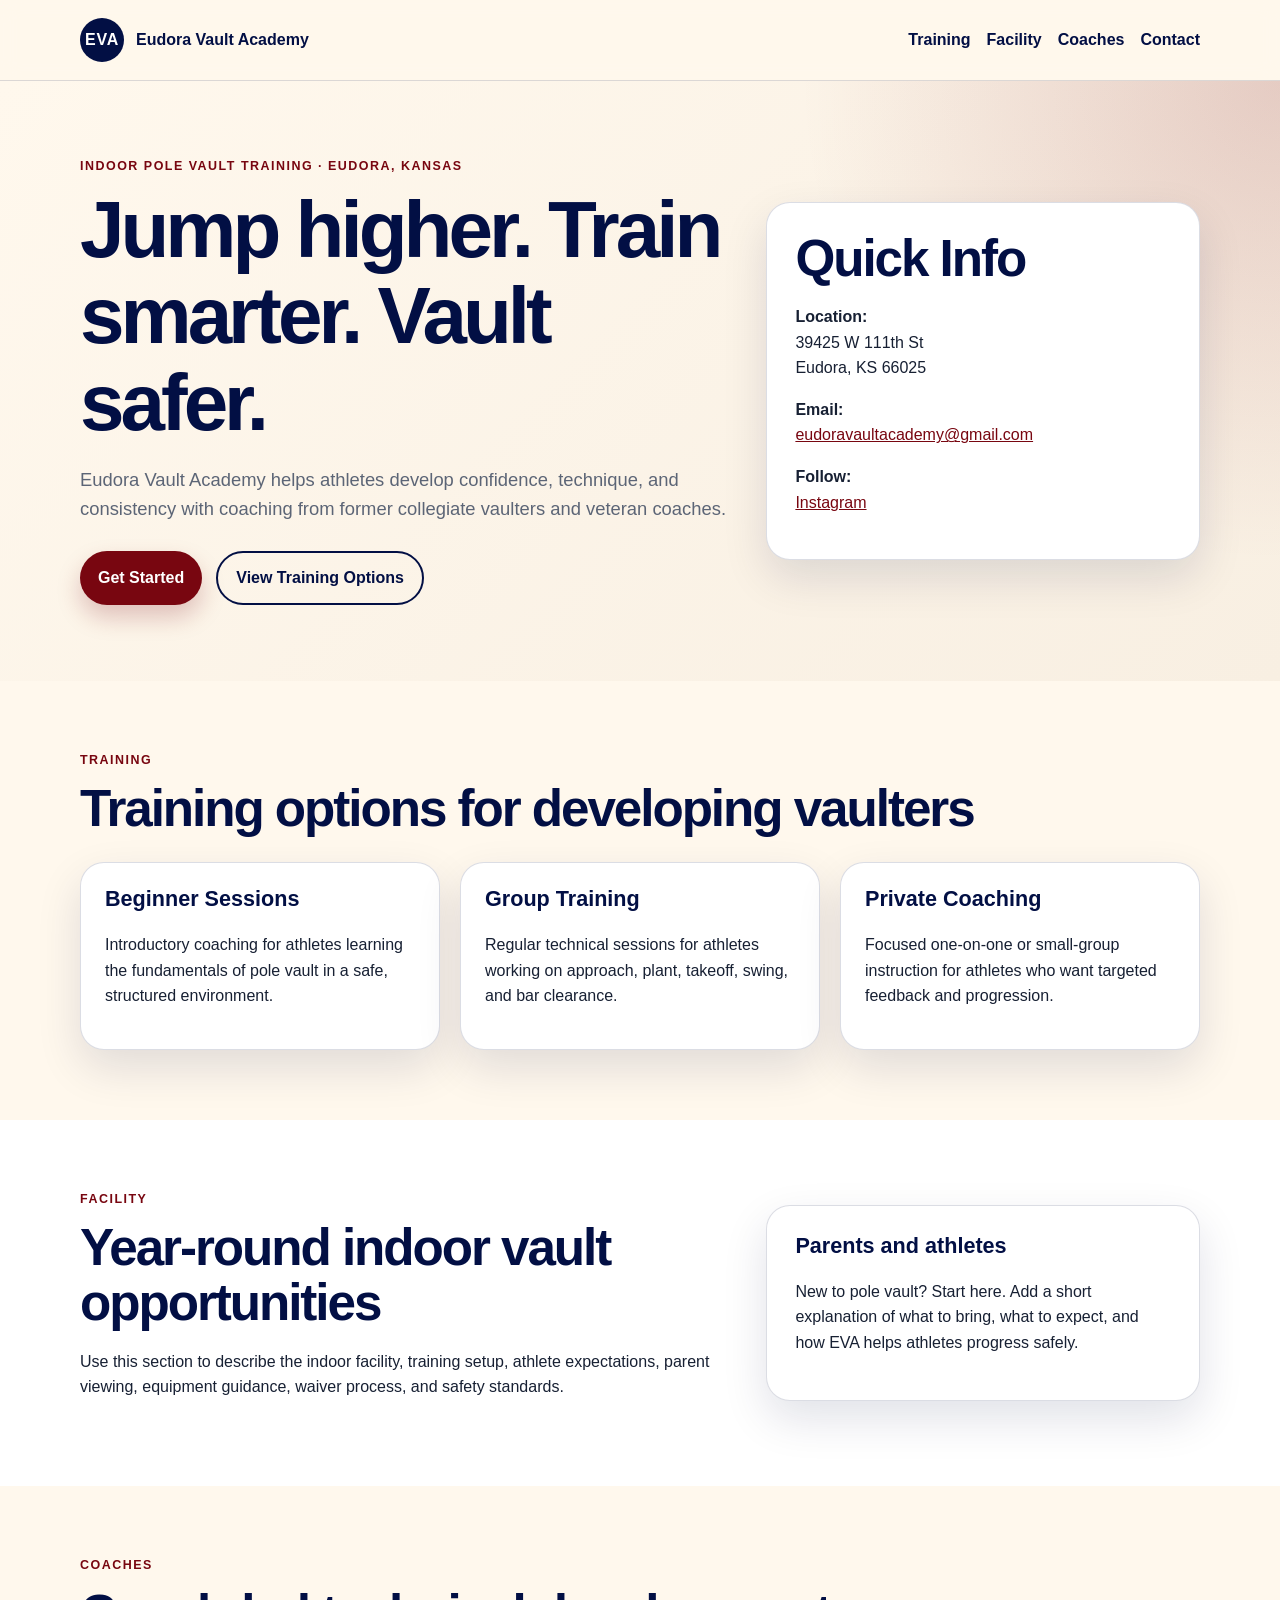
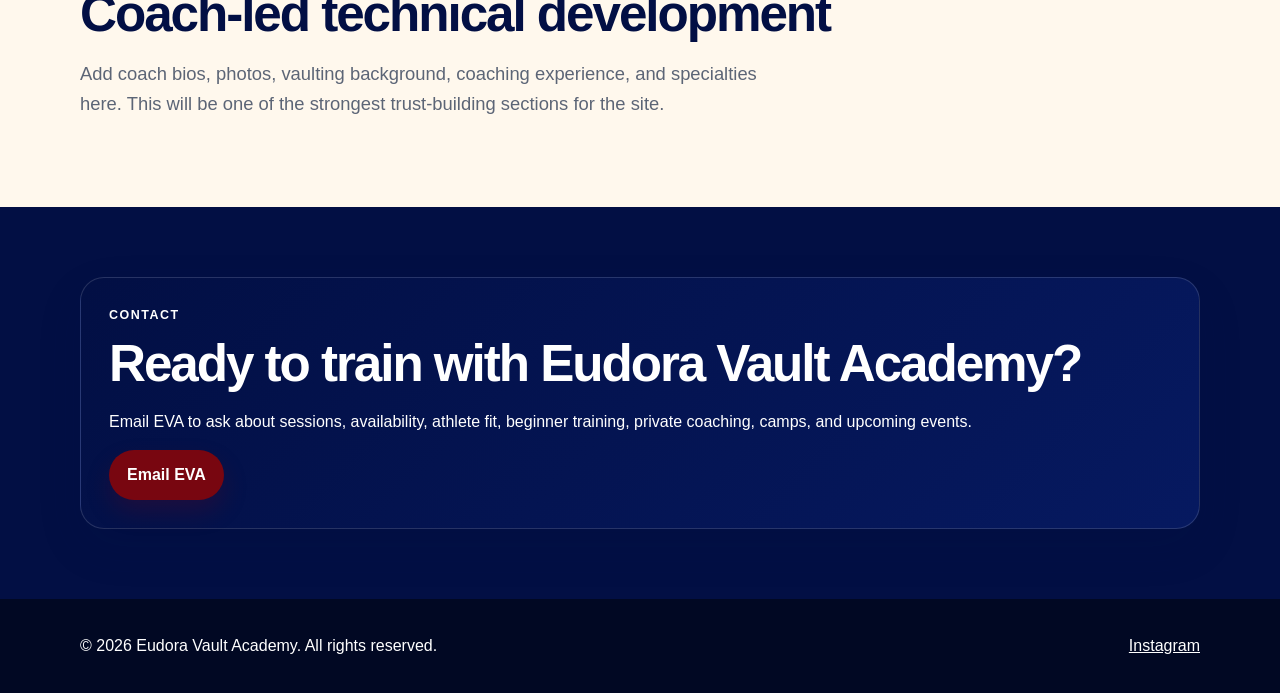
==== index.html @ ce92e183 "Initial website project setup" ====
<!doctype html>
<html lang="en">
<head>
  <meta charset="utf-8">
  <meta name="viewport" content="width=device-width, initial-scale=1">
  <title>Eudora Vault Academy | Indoor Pole Vault Training</title>
  <meta name="description" content="Eudora Vault Academy provides indoor pole vault training in Eudora, Kansas with coaching from former collegiate vaulters and veteran coaches.">
  <link rel="stylesheet" href="assets/css/site.css">
</head>
<body>
  <header class="site-header">
    <div class="container header-inner">
      <a class="brand" href="index.html" aria-label="Eudora Vault Academy home">
        <span class="brand-mark">EVA</span>
        <span class="brand-text">Eudora Vault Academy</span>
      </a>
      <nav class="site-nav" aria-label="Main navigation">
        <a href="#training">Training</a>
        <a href="#facility">Facility</a>
        <a href="#coaches">Coaches</a>
        <a href="#contact">Contact</a>
      </nav>
    </div>
  </header>

  <main>
    <section class="hero">
      <div class="container hero-grid">
        <div class="hero-copy">
          <p class="eyebrow">Indoor Pole Vault Training · Eudora, Kansas</p>
          <h1>Jump higher. Train smarter. Vault safer.</h1>
          <p class="hero-lede">Eudora Vault Academy helps athletes develop confidence, technique, and consistency with coaching from former collegiate vaulters and veteran coaches.</p>
          <div class="hero-actions">
            <a class="button button-primary" href="#contact">Get Started</a>
            <a class="button button-secondary" href="#training">View Training Options</a>
          </div>
        </div>
        <div class="hero-card" aria-label="Quick information">
          <h2>Quick Info</h2>
          <p><strong>Location:</strong><br>39425 W 111th St<br>Eudora, KS 66025</p>
          <p><strong>Email:</strong><br><a href="mailto:eudoravaultacademy@gmail.com">eudoravaultacademy@gmail.com</a></p>
          <p><strong>Follow:</strong><br><a href="https://www.instagram.com/eudoravaultacademy/" target="_blank" rel="noopener">Instagram</a></p>
        </div>
      </div>
    </section>

    <section id="training" class="section">
      <div class="container">
        <p class="eyebrow">Training</p>
        <h2>Training options for developing vaulters</h2>
        <div class="card-grid">
          <article class="card">
            <h3>Beginner Sessions</h3>
            <p>Introductory coaching for athletes learning the fundamentals of pole vault in a safe, structured environment.</p>
          </article>
          <article class="card">
            <h3>Group Training</h3>
            <p>Regular technical sessions for athletes working on approach, plant, takeoff, swing, and bar clearance.</p>
          </article>
          <article class="card">
            <h3>Private Coaching</h3>
            <p>Focused one-on-one or small-group instruction for athletes who want targeted feedback and progression.</p>
          </article>
        </div>
      </div>
    </section>

    <section id="facility" class="section section-alt">
      <div class="container split">
        <div>
          <p class="eyebrow">Facility</p>
          <h2>Year-round indoor vault opportunities</h2>
          <p>Use this section to describe the indoor facility, training setup, athlete expectations, parent viewing, equipment guidance, waiver process, and safety standards.</p>
        </div>
        <div class="callout">
          <h3>Parents and athletes</h3>
          <p>New to pole vault? Start here. Add a short explanation of what to bring, what to expect, and how EVA helps athletes progress safely.</p>
        </div>
      </div>
    </section>

    <section id="coaches" class="section">
      <div class="container">
        <p class="eyebrow">Coaches</p>
        <h2>Coach-led technical development</h2>
        <p class="wide-text">Add coach bios, photos, vaulting background, coaching experience, and specialties here. This will be one of the strongest trust-building sections for the site.</p>
      </div>
    </section>

    <section id="contact" class="section contact-section">
      <div class="container contact-card">
        <p class="eyebrow">Contact</p>
        <h2>Ready to train with Eudora Vault Academy?</h2>
        <p>Email EVA to ask about sessions, availability, athlete fit, beginner training, private coaching, camps, and upcoming events.</p>
        <a class="button button-primary" href="mailto:eudoravaultacademy@gmail.com">Email EVA</a>
      </div>
    </section>
  </main>

  <footer class="site-footer">
    <div class="container footer-inner">
      <p>&copy; <span id="year"></span> Eudora Vault Academy. All rights reserved.</p>
      <p><a href="https://www.instagram.com/eudoravaultacademy/" target="_blank" rel="noopener">Instagram</a></p>
    </div>
  </footer>

  <script src="assets/js/site.js"></script>
</body>
</html>
---- assets/css/site.css ----
:root {
  --eva-navy: #020f44;
  --eva-red: #780610;
  --eva-cream: #fff8ed;
  --eva-ink: #172033;
  --eva-muted: #5c6576;
  --eva-card: #ffffff;
  --eva-line: rgba(2, 15, 68, 0.14);
  --eva-shadow: 0 18px 45px rgba(2, 15, 68, 0.12);
}

* {
  box-sizing: border-box;
}

html {
  scroll-behavior: smooth;
}

body {
  margin: 0;
  font-family: Arial, Helvetica, sans-serif;
  color: var(--eva-ink);
  background: var(--eva-cream);
  line-height: 1.6;
}

a {
  color: var(--eva-red);
}

.container {
  width: min(1120px, calc(100% - 32px));
  margin: 0 auto;
}

.site-header {
  position: sticky;
  top: 0;
  z-index: 10;
  background: rgba(255, 248, 237, 0.95);
  border-bottom: 1px solid var(--eva-line);
  backdrop-filter: blur(10px);
}

.header-inner,
.footer-inner {
  display: flex;
  align-items: center;
  justify-content: space-between;
  gap: 24px;
  padding: 18px 0;
}

.brand {
  display: inline-flex;
  align-items: center;
  gap: 12px;
  color: var(--eva-navy);
  text-decoration: none;
  font-weight: 800;
}

.brand-mark {
  display: inline-grid;
  place-items: center;
  width: 44px;
  height: 44px;
  border-radius: 999px;
  background: var(--eva-navy);
  color: #fff;
  letter-spacing: 0.05em;
}

.site-nav {
  display: flex;
  flex-wrap: wrap;
  gap: 16px;
}

.site-nav a {
  color: var(--eva-navy);
  text-decoration: none;
  font-weight: 700;
}

.hero {
  padding: 76px 0;
  background:
    radial-gradient(circle at top right, rgba(120, 6, 16, 0.16), transparent 34%),
    linear-gradient(135deg, #fff8ed 0%, #f8efe2 100%);
}

.hero-grid,
.split {
  display: grid;
  grid-template-columns: 1.5fr 1fr;
  gap: 36px;
  align-items: center;
}

.eyebrow {
  margin: 0 0 10px;
  color: var(--eva-red);
  font-weight: 800;
  text-transform: uppercase;
  letter-spacing: 0.12em;
  font-size: 0.78rem;
}

h1,
h2,
h3 {
  color: var(--eva-navy);
  line-height: 1.08;
}

h1 {
  margin: 0;
  font-size: clamp(2.5rem, 7vw, 5rem);
  letter-spacing: -0.05em;
}

h2 {
  margin: 0 0 18px;
  font-size: clamp(2rem, 4vw, 3.2rem);
  letter-spacing: -0.04em;
}

h3 {
  margin-top: 0;
  font-size: 1.35rem;
}

.hero-lede,
.wide-text {
  max-width: 720px;
  font-size: 1.15rem;
  color: var(--eva-muted);
}

.hero-actions {
  display: flex;
  flex-wrap: wrap;
  gap: 14px;
  margin-top: 28px;
}

.button {
  display: inline-flex;
  align-items: center;
  justify-content: center;
  min-height: 46px;
  padding: 12px 18px;
  border-radius: 999px;
  font-weight: 800;
  text-decoration: none;
  transition: transform 150ms ease, box-shadow 150ms ease;
}

.button:hover {
  transform: translateY(-1px);
}

.button-primary {
  background: var(--eva-red);
  color: #fff;
  box-shadow: 0 12px 24px rgba(120, 6, 16, 0.22);
}

.button-secondary {
  border: 2px solid var(--eva-navy);
  color: var(--eva-navy);
}

.hero-card,
.card,
.callout,
.contact-card {
  background: var(--eva-card);
  border: 1px solid var(--eva-line);
  border-radius: 24px;
  box-shadow: var(--eva-shadow);
}

.hero-card,
.callout,
.contact-card {
  padding: 28px;
}

.section {
  padding: 70px 0;
}

.section-alt {
  background: #ffffff;
}

.card-grid {
  display: grid;
  grid-template-columns: repeat(3, 1fr);
  gap: 20px;
  margin-top: 26px;
}

.card {
  padding: 24px;
}

.contact-section {
  background: var(--eva-navy);
}

.contact-card {
  color: #fff;
  background: linear-gradient(135deg, var(--eva-navy), #061960);
  border-color: rgba(255,255,255,0.14);
}

.contact-card h2,
.contact-card .eyebrow {
  color: #fff;
}

.site-footer {
  background: #010823;
  color: #fff;
}

.site-footer a {
  color: #fff;
}

@media (max-width: 820px) {
  .header-inner,
  .footer-inner {
    align-items: flex-start;
    flex-direction: column;
  }

  .hero-grid,
  .split,
  .card-grid {
    grid-template-columns: 1fr;
  }

  .hero {
    padding: 48px 0;
  }

  .section {
    padding: 48px 0;
  }
}
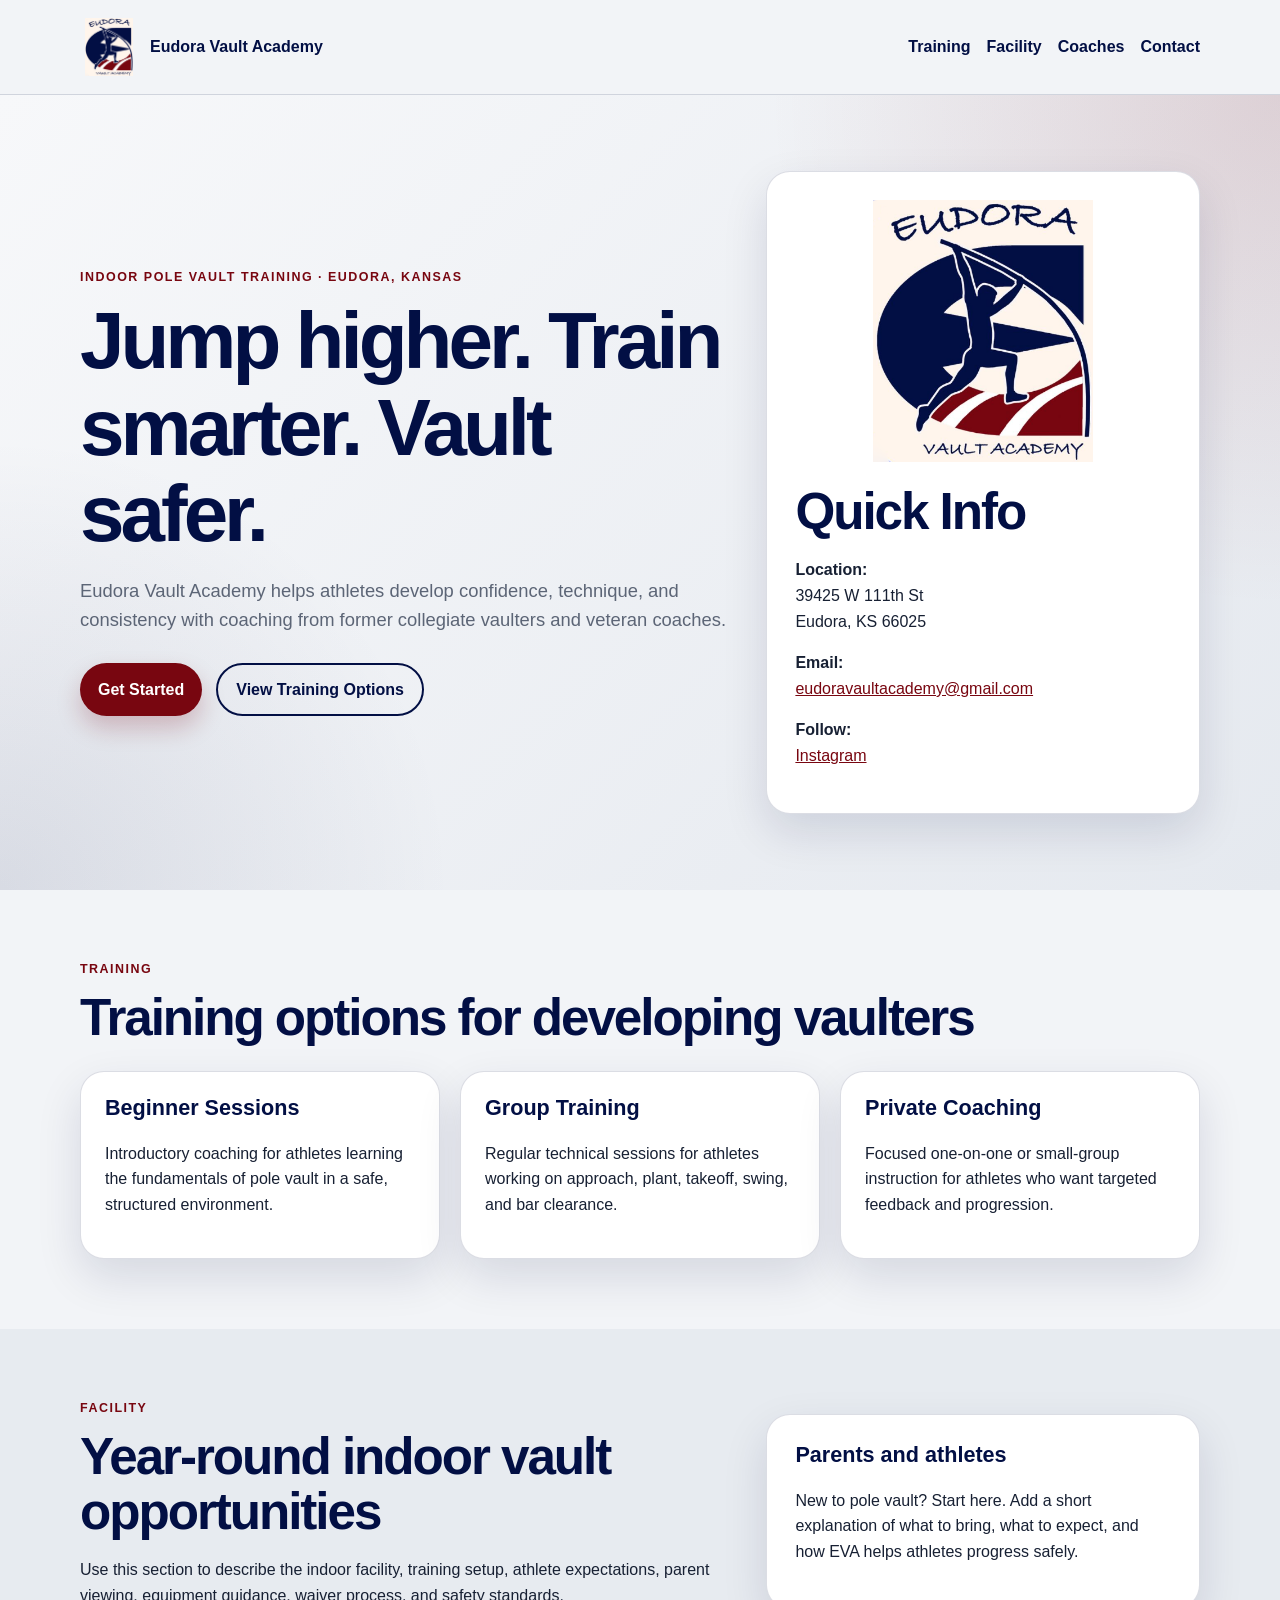
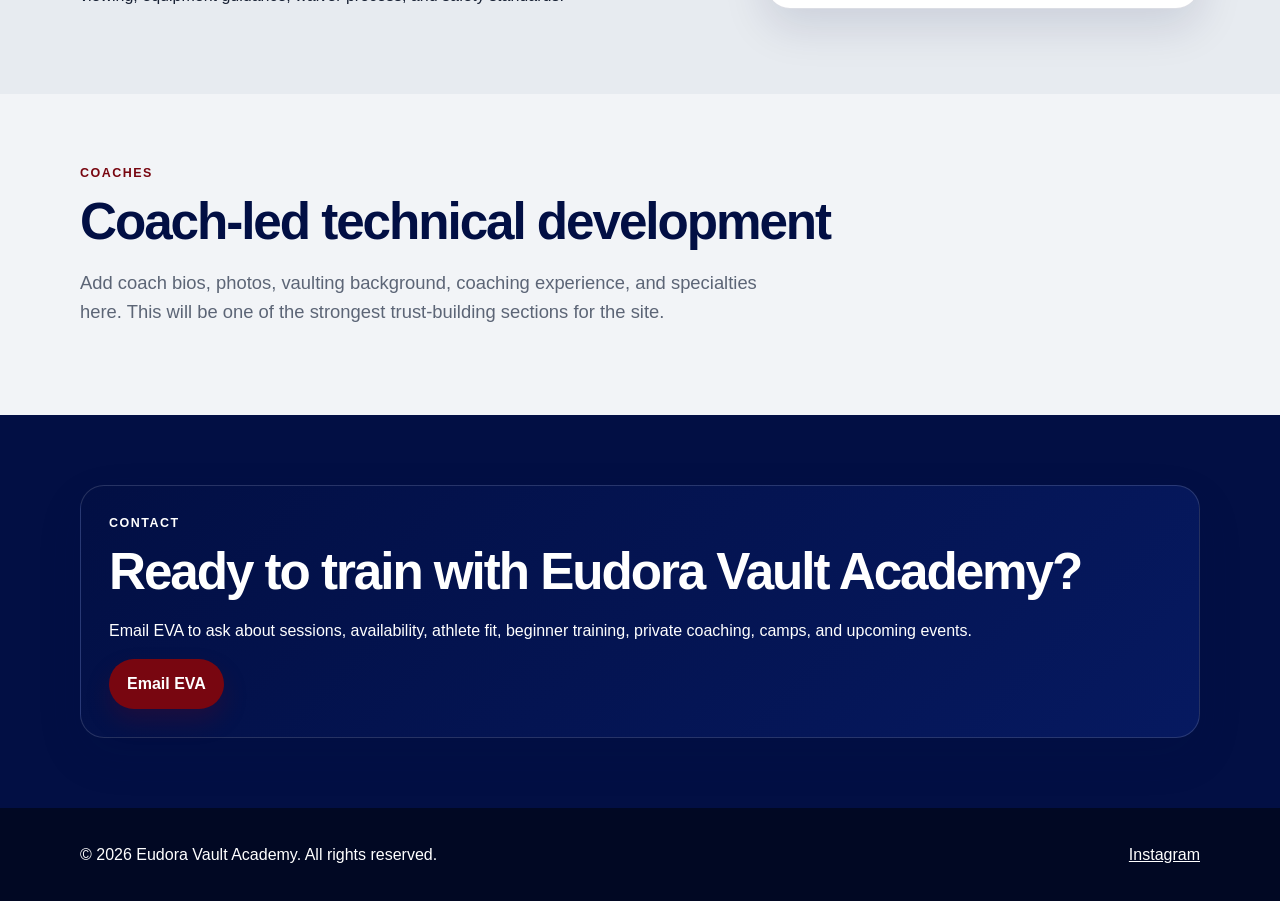
==== commit c17a3bd8: "Add EVA logo and refresh background colors" ====
--- a/index.html
+++ b/index.html
@@ -11,7 +11,7 @@
   <header class="site-header">
     <div class="container header-inner">
       <a class="brand" href="index.html" aria-label="Eudora Vault Academy home">
-        <span class="brand-mark">EVA</span>
+        <img class="brand-logo" src="assets/brand/eva-logo.png" alt="Eudora Vault Academy logo">
         <span class="brand-text">Eudora Vault Academy</span>
       </a>
       <nav class="site-nav" aria-label="Main navigation">
@@ -36,6 +36,7 @@
           </div>
         </div>
         <div class="hero-card" aria-label="Quick information">
+          <img class="hero-logo" src="assets/brand/eva-logo.png" alt="Eudora Vault Academy logo">
           <h2>Quick Info</h2>
           <p><strong>Location:</strong><br>39425 W 111th St<br>Eudora, KS 66025</p>
           <p><strong>Email:</strong><br><a href="mailto:eudoravaultacademy@gmail.com">eudoravaultacademy@gmail.com</a></p>
--- a/assets/css/site.css
+++ b/assets/css/site.css
@@ -1,7 +1,9 @@
 :root {
   --eva-navy: #020f44;
   --eva-red: #780610;
-  --eva-cream: #fff8ed;
+  --eva-bg: #f2f4f7;
+  --eva-bg-soft: #e7ebf0;
+  --eva-surface: #ffffff;
   --eva-ink: #172033;
   --eva-muted: #5c6576;
   --eva-card: #ffffff;
@@ -21,7 +23,7 @@
   margin: 0;
   font-family: Arial, Helvetica, sans-serif;
   color: var(--eva-ink);
-  background: var(--eva-cream);
+  background: var(--eva-bg);
   line-height: 1.6;
 }
 
@@ -38,7 +40,7 @@
   position: sticky;
   top: 0;
   z-index: 10;
-  background: rgba(255, 248, 237, 0.95);
+  background: rgba(242, 244, 247, 0.95);
   border-bottom: 1px solid var(--eva-line);
   backdrop-filter: blur(10px);
 }
@@ -61,15 +63,11 @@
   font-weight: 800;
 }
 
-.brand-mark {
-  display: inline-grid;
-  place-items: center;
-  width: 44px;
-  height: 44px;
-  border-radius: 999px;
-  background: var(--eva-navy);
-  color: #fff;
-  letter-spacing: 0.05em;
+.brand-logo {
+  display: block;
+  width: 58px;
+  height: 58px;
+  object-fit: contain;
 }
 
 .site-nav {
@@ -87,8 +85,9 @@
 .hero {
   padding: 76px 0;
   background:
-    radial-gradient(circle at top right, rgba(120, 6, 16, 0.16), transparent 34%),
-    linear-gradient(135deg, #fff8ed 0%, #f8efe2 100%);
+    radial-gradient(circle at top right, rgba(120, 6, 16, 0.13), transparent 34%),
+    radial-gradient(circle at bottom left, rgba(2, 15, 68, 0.10), transparent 30%),
+    linear-gradient(135deg, #f7f8fa 0%, #e5e9ef 100%);
 }
 
 .hero-grid,
@@ -189,12 +188,23 @@
   padding: 28px;
 }
 
+.hero-logo {
+  display: block;
+  width: min(220px, 80%);
+  height: auto;
+  margin: 0 auto 22px;
+}
+
+.hero-card h2 {
+  margin-top: 0;
+}
+
 .section {
   padding: 70px 0;
 }
 
 .section-alt {
-  background: #ffffff;
+  background: var(--eva-bg-soft);
 }
 
 .card-grid {
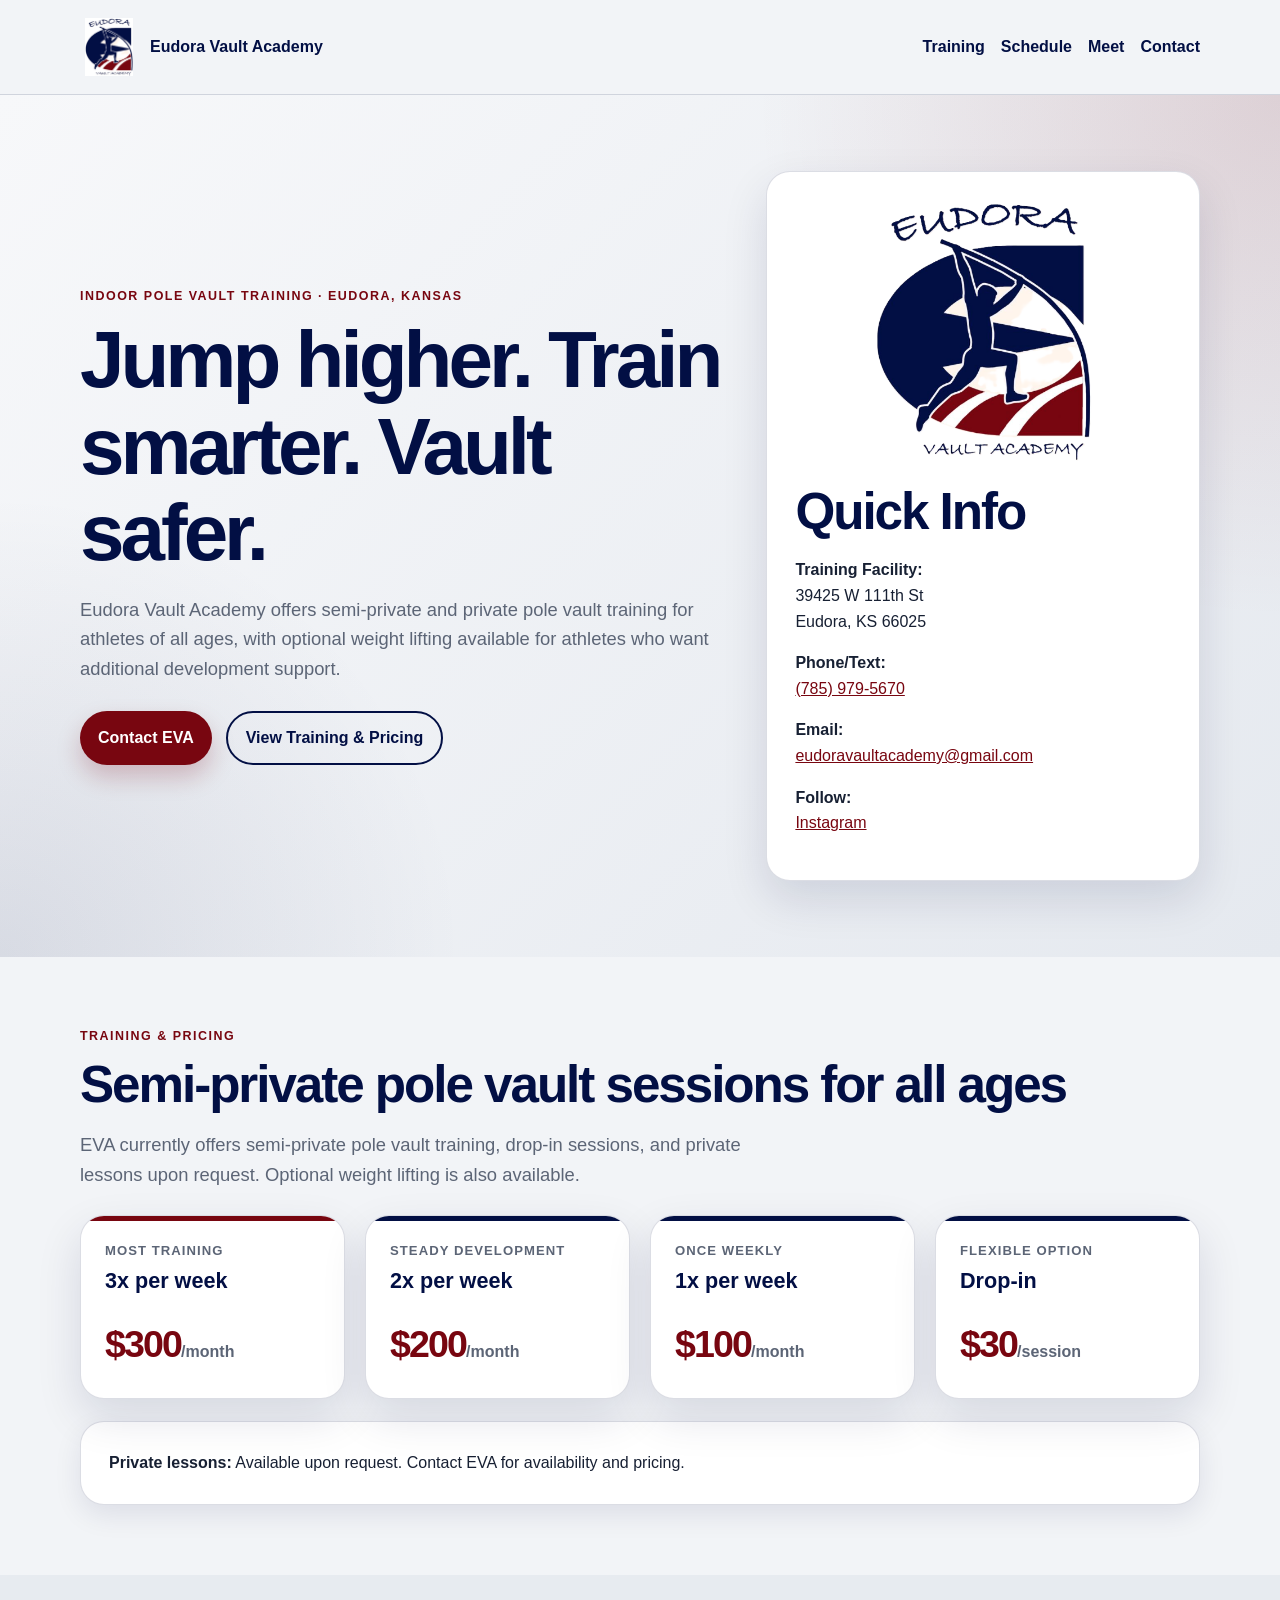
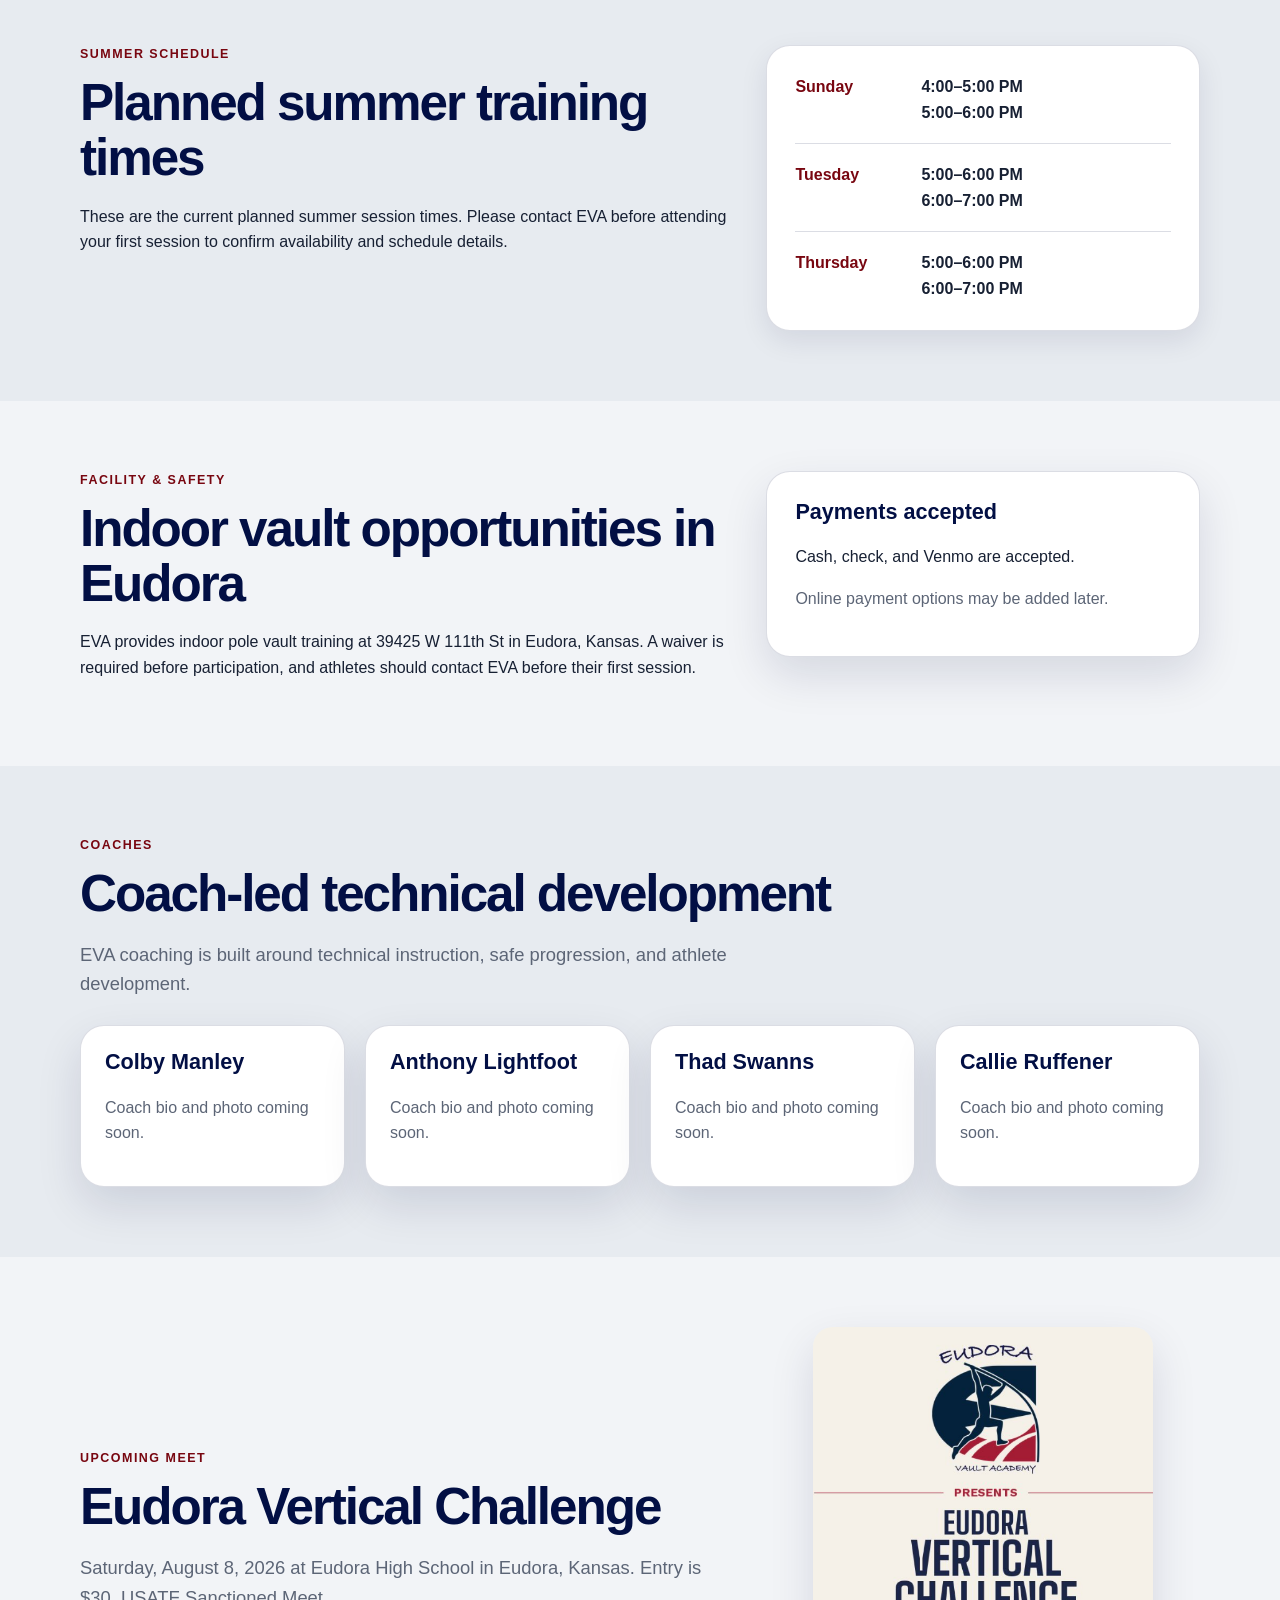
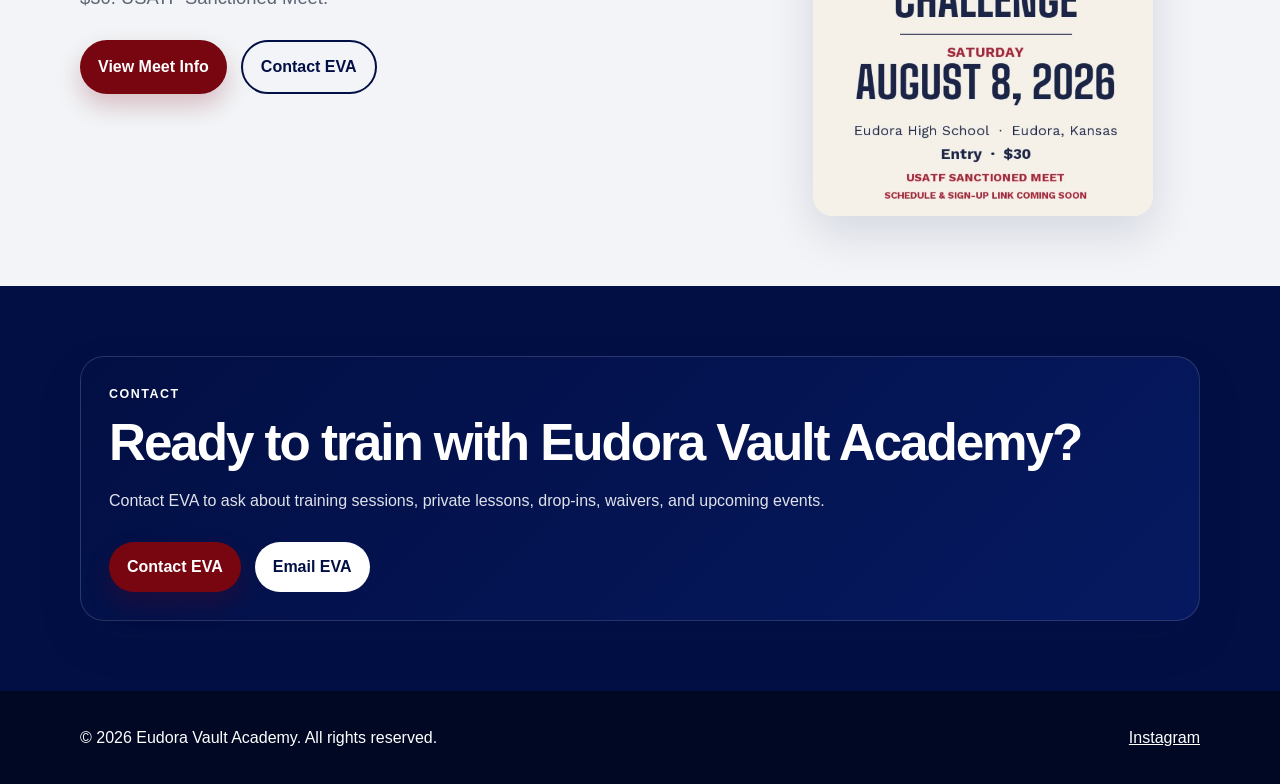
==== commit 93e9c913: "Add EVA Phase 1 content contact form and event page" ====
--- a/index.html
+++ b/index.html
@@ -4,7 +4,7 @@
   <meta charset="utf-8">
   <meta name="viewport" content="width=device-width, initial-scale=1">
   <title>Eudora Vault Academy | Indoor Pole Vault Training</title>
-  <meta name="description" content="Eudora Vault Academy provides indoor pole vault training in Eudora, Kansas with coaching from former collegiate vaulters and veteran coaches.">
+  <meta name="description" content="Eudora Vault Academy provides indoor pole vault training in Eudora, Kansas for athletes of all ages, with semi-private sessions, private lessons, and coaching from experienced vaulters.">
   <link rel="stylesheet" href="assets/css/site.css">
 </head>
 <body>
@@ -16,9 +16,9 @@
       </a>
       <nav class="site-nav" aria-label="Main navigation">
         <a href="#training">Training</a>
-        <a href="#facility">Facility</a>
-        <a href="#coaches">Coaches</a>
-        <a href="#contact">Contact</a>
+        <a href="#schedule">Schedule</a>
+        <a href="#event">Meet</a>
+        <a href="contact.html">Contact</a>
       </nav>
     </div>
   </header>
@@ -29,16 +29,17 @@
         <div class="hero-copy">
           <p class="eyebrow">Indoor Pole Vault Training · Eudora, Kansas</p>
           <h1>Jump higher. Train smarter. Vault safer.</h1>
-          <p class="hero-lede">Eudora Vault Academy helps athletes develop confidence, technique, and consistency with coaching from former collegiate vaulters and veteran coaches.</p>
+          <p class="hero-lede">Eudora Vault Academy offers semi-private and private pole vault training for athletes of all ages, with optional weight lifting available for athletes who want additional development support.</p>
           <div class="hero-actions">
-            <a class="button button-primary" href="#contact">Get Started</a>
-            <a class="button button-secondary" href="#training">View Training Options</a>
+            <a class="button button-primary" href="contact.html">Contact EVA</a>
+            <a class="button button-secondary" href="#training">View Training & Pricing</a>
           </div>
         </div>
         <div class="hero-card" aria-label="Quick information">
           <img class="hero-logo" src="assets/brand/eva-logo.png" alt="Eudora Vault Academy logo">
           <h2>Quick Info</h2>
-          <p><strong>Location:</strong><br>39425 W 111th St<br>Eudora, KS 66025</p>
+          <p><strong>Training Facility:</strong><br>39425 W 111th St<br>Eudora, KS 66025</p>
+          <p><strong>Phone/Text:</strong><br><a href="tel:+17859795670">(785) 979-5670</a></p>
           <p><strong>Email:</strong><br><a href="mailto:eudoravaultacademy@gmail.com">eudoravaultacademy@gmail.com</a></p>
           <p><strong>Follow:</strong><br><a href="https://www.instagram.com/eudoravaultacademy/" target="_blank" rel="noopener">Instagram</a></p>
         </div>
@@ -47,44 +48,104 @@
 
     <section id="training" class="section">
       <div class="container">
-        <p class="eyebrow">Training</p>
-        <h2>Training options for developing vaulters</h2>
-        <div class="card-grid">
-          <article class="card">
-            <h3>Beginner Sessions</h3>
-            <p>Introductory coaching for athletes learning the fundamentals of pole vault in a safe, structured environment.</p>
+        <p class="eyebrow">Training & Pricing</p>
+        <h2>Semi-private pole vault sessions for all ages</h2>
+        <p class="wide-text">EVA currently offers semi-private pole vault training, drop-in sessions, and private lessons upon request. Optional weight lifting is also available.</p>
+
+        <div class="pricing-grid" aria-label="Training pricing options">
+          <article class="price-card featured-card">
+            <p class="price-label">Most Training</p>
+            <h3>3x per week</h3>
+            <p class="price">$300<span>/month</span></p>
           </article>
-          <article class="card">
-            <h3>Group Training</h3>
-            <p>Regular technical sessions for athletes working on approach, plant, takeoff, swing, and bar clearance.</p>
+          <article class="price-card">
+            <p class="price-label">Steady Development</p>
+            <h3>2x per week</h3>
+            <p class="price">$200<span>/month</span></p>
           </article>
-          <article class="card">
-            <h3>Private Coaching</h3>
-            <p>Focused one-on-one or small-group instruction for athletes who want targeted feedback and progression.</p>
+          <article class="price-card">
+            <p class="price-label">Once Weekly</p>
+            <h3>1x per week</h3>
+            <p class="price">$100<span>/month</span></p>
           </article>
+          <article class="price-card">
+            <p class="price-label">Flexible Option</p>
+            <h3>Drop-in</h3>
+            <p class="price">$30<span>/session</span></p>
+          </article>
+        </div>
+
+        <div class="note-card">
+          <strong>Private lessons:</strong> Available upon request. Contact EVA for availability and pricing.
         </div>
       </div>
     </section>
 
-    <section id="facility" class="section section-alt">
-      <div class="container split">
+    <section id="schedule" class="section section-alt">
+      <div class="container split split-top">
         <div>
-          <p class="eyebrow">Facility</p>
-          <h2>Year-round indoor vault opportunities</h2>
-          <p>Use this section to describe the indoor facility, training setup, athlete expectations, parent viewing, equipment guidance, waiver process, and safety standards.</p>
+          <p class="eyebrow">Summer Schedule</p>
+          <h2>Planned summer training times</h2>
+          <p>These are the current planned summer session times. Please contact EVA before attending your first session to confirm availability and schedule details.</p>
         </div>
-        <div class="callout">
-          <h3>Parents and athletes</h3>
-          <p>New to pole vault? Start here. Add a short explanation of what to bring, what to expect, and how EVA helps athletes progress safely.</p>
+        <div class="schedule-card">
+          <div class="schedule-row">
+            <span>Sunday</span>
+            <strong>4:00–5:00 PM<br>5:00–6:00 PM</strong>
+          </div>
+          <div class="schedule-row">
+            <span>Tuesday</span>
+            <strong>5:00–6:00 PM<br>6:00–7:00 PM</strong>
+          </div>
+          <div class="schedule-row">
+            <span>Thursday</span>
+            <strong>5:00–6:00 PM<br>6:00–7:00 PM</strong>
+          </div>
         </div>
       </div>
     </section>
 
-    <section id="coaches" class="section">
+    <section id="facility" class="section">
+      <div class="container split split-top">
+        <div>
+          <p class="eyebrow">Facility & Safety</p>
+          <h2>Indoor vault opportunities in Eudora</h2>
+          <p>EVA provides indoor pole vault training at 39425 W 111th St in Eudora, Kansas. A waiver is required before participation, and athletes should contact EVA before their first session.</p>
+        </div>
+        <div class="callout">
+          <h3>Payments accepted</h3>
+          <p>Cash, check, and Venmo are accepted.</p>
+          <p class="small-text">Online payment options may be added later.</p>
+        </div>
+      </div>
+    </section>
+
+    <section id="coaches" class="section section-alt">
       <div class="container">
         <p class="eyebrow">Coaches</p>
         <h2>Coach-led technical development</h2>
-        <p class="wide-text">Add coach bios, photos, vaulting background, coaching experience, and specialties here. This will be one of the strongest trust-building sections for the site.</p>
+        <p class="wide-text">EVA coaching is built around technical instruction, safe progression, and athlete development.</p>
+        <div class="coach-grid">
+          <article class="card coach-card"><h3>Colby Manley</h3><p>Coach bio and photo coming soon.</p></article>
+          <article class="card coach-card"><h3>Anthony Lightfoot</h3><p>Coach bio and photo coming soon.</p></article>
+          <article class="card coach-card"><h3>Thad Swanns</h3><p>Coach bio and photo coming soon.</p></article>
+          <article class="card coach-card"><h3>Callie Ruffener</h3><p>Coach bio and photo coming soon.</p></article>
+        </div>
+      </div>
+    </section>
+
+    <section id="event" class="section">
+      <div class="container event-feature">
+        <div>
+          <p class="eyebrow">Upcoming Meet</p>
+          <h2>Eudora Vertical Challenge</h2>
+          <p class="wide-text">Saturday, August 8, 2026 at Eudora High School in Eudora, Kansas. Entry is $30. USATF Sanctioned Meet.</p>
+          <div class="hero-actions">
+            <a class="button button-primary" href="eudora-vertical-challenge.html">View Meet Info</a>
+            <a class="button button-secondary" href="contact.html">Contact EVA</a>
+          </div>
+        </div>
+        <img class="event-poster" src="assets/img/eudora-vertical-challenge-2026.png" alt="Eudora Vertical Challenge meet flyer for August 8, 2026">
       </div>
     </section>
 
@@ -92,8 +153,11 @@
       <div class="container contact-card">
         <p class="eyebrow">Contact</p>
         <h2>Ready to train with Eudora Vault Academy?</h2>
-        <p>Email EVA to ask about sessions, availability, athlete fit, beginner training, private coaching, camps, and upcoming events.</p>
-        <a class="button button-primary" href="mailto:eudoravaultacademy@gmail.com">Email EVA</a>
+        <p>Contact EVA to ask about training sessions, private lessons, drop-ins, waivers, and upcoming events.</p>
+        <div class="hero-actions">
+          <a class="button button-primary" href="contact.html">Contact EVA</a>
+          <a class="button button-light" href="mailto:eudoravaultacademy@gmail.com">Email EVA</a>
+        </div>
       </div>
     </section>
   </main>
--- a/assets/css/site.css
+++ b/assets/css/site.css
@@ -9,6 +9,7 @@
   --eva-card: #ffffff;
   --eva-line: rgba(2, 15, 68, 0.14);
   --eva-shadow: 0 18px 45px rgba(2, 15, 68, 0.12);
+  --eva-shadow-soft: 0 10px 28px rgba(2, 15, 68, 0.09);
 }
 
 * {
@@ -29,6 +30,10 @@
 
 a {
   color: var(--eva-red);
+}
+
+img {
+  max-width: 100%;
 }
 
 .container {
@@ -82,20 +87,58 @@
   font-weight: 700;
 }
 
-.hero {
-  padding: 76px 0;
+.site-nav a[aria-current="page"] {
+  color: var(--eva-red);
+}
+
+.hero,
+.page-hero {
   background:
     radial-gradient(circle at top right, rgba(120, 6, 16, 0.13), transparent 34%),
     radial-gradient(circle at bottom left, rgba(2, 15, 68, 0.10), transparent 30%),
     linear-gradient(135deg, #f7f8fa 0%, #e5e9ef 100%);
 }
 
+.hero {
+  padding: 76px 0;
+}
+
+.page-hero {
+  padding: 64px 0;
+}
+
+.compact-hero {
+  padding-bottom: 50px;
+}
+
 .hero-grid,
-.split {
+.split,
+.event-detail-grid,
+.event-feature,
+.contact-layout {
   display: grid;
-  grid-template-columns: 1.5fr 1fr;
   gap: 36px;
   align-items: center;
+}
+
+.hero-grid,
+.split,
+.event-detail-grid {
+  grid-template-columns: 1.5fr 1fr;
+}
+
+.split-top,
+.event-detail-grid {
+  align-items: start;
+}
+
+.event-feature {
+  grid-template-columns: 1.2fr 0.8fr;
+}
+
+.contact-layout {
+  grid-template-columns: minmax(0, 1.45fr) minmax(280px, 0.55fr);
+  align-items: start;
 }
 
 .eyebrow {
@@ -138,7 +181,8 @@
   color: var(--eva-muted);
 }
 
-.hero-actions {
+.hero-actions,
+.form-actions {
   display: flex;
   flex-wrap: wrap;
   gap: 14px;
@@ -151,9 +195,12 @@
   justify-content: center;
   min-height: 46px;
   padding: 12px 18px;
+  border: 0;
   border-radius: 999px;
   font-weight: 800;
+  font-size: 1rem;
   text-decoration: none;
+  cursor: pointer;
   transition: transform 150ms ease, box-shadow 150ms ease;
 }
 
@@ -170,12 +217,22 @@
 .button-secondary {
   border: 2px solid var(--eva-navy);
   color: var(--eva-navy);
+  background: transparent;
+}
+
+.button-light {
+  background: #fff;
+  color: var(--eva-navy);
 }
 
 .hero-card,
 .card,
 .callout,
-.contact-card {
+.contact-card,
+.schedule-card,
+.price-card,
+.note-card,
+.interest-form {
   background: var(--eva-card);
   border: 1px solid var(--eva-line);
   border-radius: 24px;
@@ -184,7 +241,10 @@
 
 .hero-card,
 .callout,
-.contact-card {
+.contact-card,
+.schedule-card,
+.note-card,
+.interest-form {
   padding: 28px;
 }
 
@@ -207,15 +267,120 @@
   background: var(--eva-bg-soft);
 }
 
-.card-grid {
+.card-grid,
+.coach-grid,
+.pricing-grid,
+.detail-card-grid {
   display: grid;
-  grid-template-columns: repeat(3, 1fr);
   gap: 20px;
   margin-top: 26px;
 }
 
-.card {
+.card-grid {
+  grid-template-columns: repeat(3, 1fr);
+}
+
+.coach-grid,
+.pricing-grid,
+.detail-card-grid {
+  grid-template-columns: repeat(4, 1fr);
+}
+
+.card,
+.price-card {
   padding: 24px;
+}
+
+.coach-card p,
+.detail-card p,
+.small-text {
+  color: var(--eva-muted);
+}
+
+.price-card {
+  position: relative;
+  overflow: hidden;
+}
+
+.price-card::before {
+  content: "";
+  position: absolute;
+  inset: 0 0 auto;
+  height: 5px;
+  background: var(--eva-navy);
+}
+
+.featured-card::before {
+  background: var(--eva-red);
+}
+
+.price-label {
+  margin: 0 0 8px;
+  color: var(--eva-muted);
+  font-weight: 800;
+  font-size: 0.82rem;
+  text-transform: uppercase;
+  letter-spacing: 0.08em;
+}
+
+.price {
+  margin: 12px 0 0;
+  color: var(--eva-red);
+  font-size: 2.35rem;
+  font-weight: 900;
+  letter-spacing: -0.05em;
+}
+
+.price span {
+  color: var(--eva-muted);
+  font-size: 1rem;
+  letter-spacing: normal;
+}
+
+.note-card {
+  margin-top: 22px;
+  box-shadow: var(--eva-shadow-soft);
+}
+
+.schedule-card {
+  box-shadow: var(--eva-shadow-soft);
+}
+
+.schedule-row {
+  display: grid;
+  grid-template-columns: 110px 1fr;
+  gap: 16px;
+  padding: 18px 0;
+  border-bottom: 1px solid var(--eva-line);
+}
+
+.schedule-row:first-child {
+  padding-top: 0;
+}
+
+.schedule-row:last-child {
+  padding-bottom: 0;
+  border-bottom: 0;
+}
+
+.schedule-row span {
+  color: var(--eva-red);
+  font-weight: 900;
+}
+
+.event-poster {
+  width: min(340px, 100%);
+  justify-self: center;
+  border-radius: 20px;
+  box-shadow: var(--eva-shadow);
+}
+
+.large-poster {
+  width: min(420px, 100%);
+}
+
+.meet-hero .event-poster {
+  background: #f4f1e8;
 }
 
 .contact-section {
@@ -233,6 +398,68 @@
   color: #fff;
 }
 
+.contact-card p {
+  color: rgba(255,255,255,0.88);
+}
+
+.interest-form {
+  box-shadow: var(--eva-shadow-soft);
+}
+
+.form-header {
+  margin-bottom: 24px;
+}
+
+.form-header h2 {
+  margin-bottom: 8px;
+}
+
+.interest-form label {
+  display: grid;
+  gap: 8px;
+  margin: 0 0 18px;
+  color: var(--eva-navy);
+  font-weight: 800;
+}
+
+.form-grid {
+  display: grid;
+  grid-template-columns: 1fr 1fr;
+  gap: 18px;
+}
+
+input,
+select,
+textarea {
+  width: 100%;
+  border: 1px solid var(--eva-line);
+  border-radius: 14px;
+  padding: 12px 14px;
+  font: inherit;
+  color: var(--eva-ink);
+  background: #fff;
+}
+
+textarea {
+  resize: vertical;
+}
+
+input:focus,
+select:focus,
+textarea:focus {
+  outline: 3px solid rgba(120, 6, 16, 0.18);
+  border-color: var(--eva-red);
+}
+
+.contact-sidebar {
+  position: sticky;
+  top: 110px;
+}
+
+.contact-info-card {
+  padding: 24px;
+}
+
 .site-footer {
   background: #010823;
   color: #fff;
@@ -240,6 +467,22 @@
 
 .site-footer a {
   color: #fff;
+}
+
+@media (max-width: 980px) {
+  .coach-grid,
+  .pricing-grid,
+  .detail-card-grid {
+    grid-template-columns: repeat(2, 1fr);
+  }
+
+  .contact-layout {
+    grid-template-columns: 1fr;
+  }
+
+  .contact-sidebar {
+    position: static;
+  }
 }
 
 @media (max-width: 820px) {
@@ -251,15 +494,48 @@
 
   .hero-grid,
   .split,
+  .event-feature,
+  .event-detail-grid,
   .card-grid {
     grid-template-columns: 1fr;
   }
 
-  .hero {
+  .hero,
+  .page-hero {
     padding: 48px 0;
   }
 
   .section {
     padding: 48px 0;
   }
-}
+
+  .event-poster {
+    justify-self: start;
+  }
+}
+
+@media (max-width: 620px) {
+  .coach-grid,
+  .pricing-grid,
+  .detail-card-grid,
+  .form-grid {
+    grid-template-columns: 1fr;
+  }
+
+  .brand-text {
+    font-size: 0.95rem;
+  }
+
+  .site-nav {
+    gap: 12px;
+  }
+
+  .schedule-row {
+    grid-template-columns: 1fr;
+    gap: 4px;
+  }
+
+  .button {
+    width: 100%;
+  }
+}
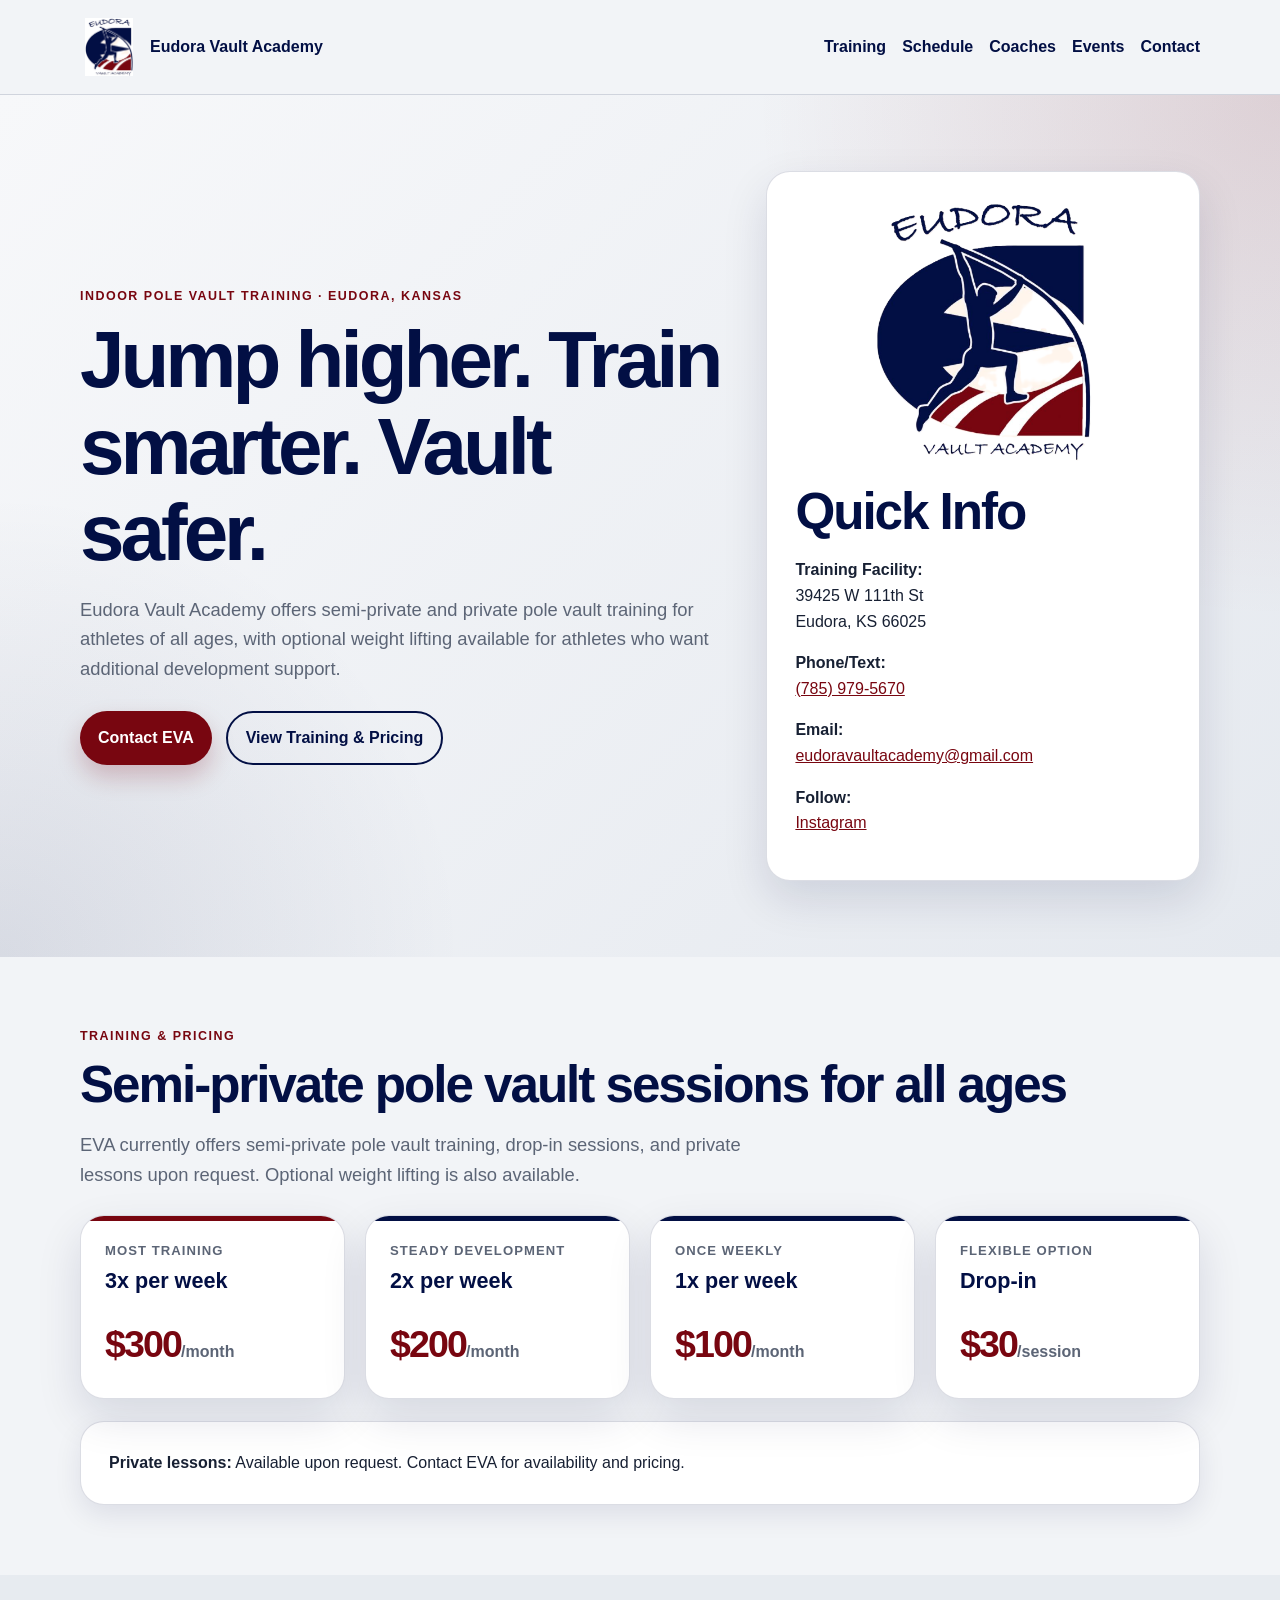
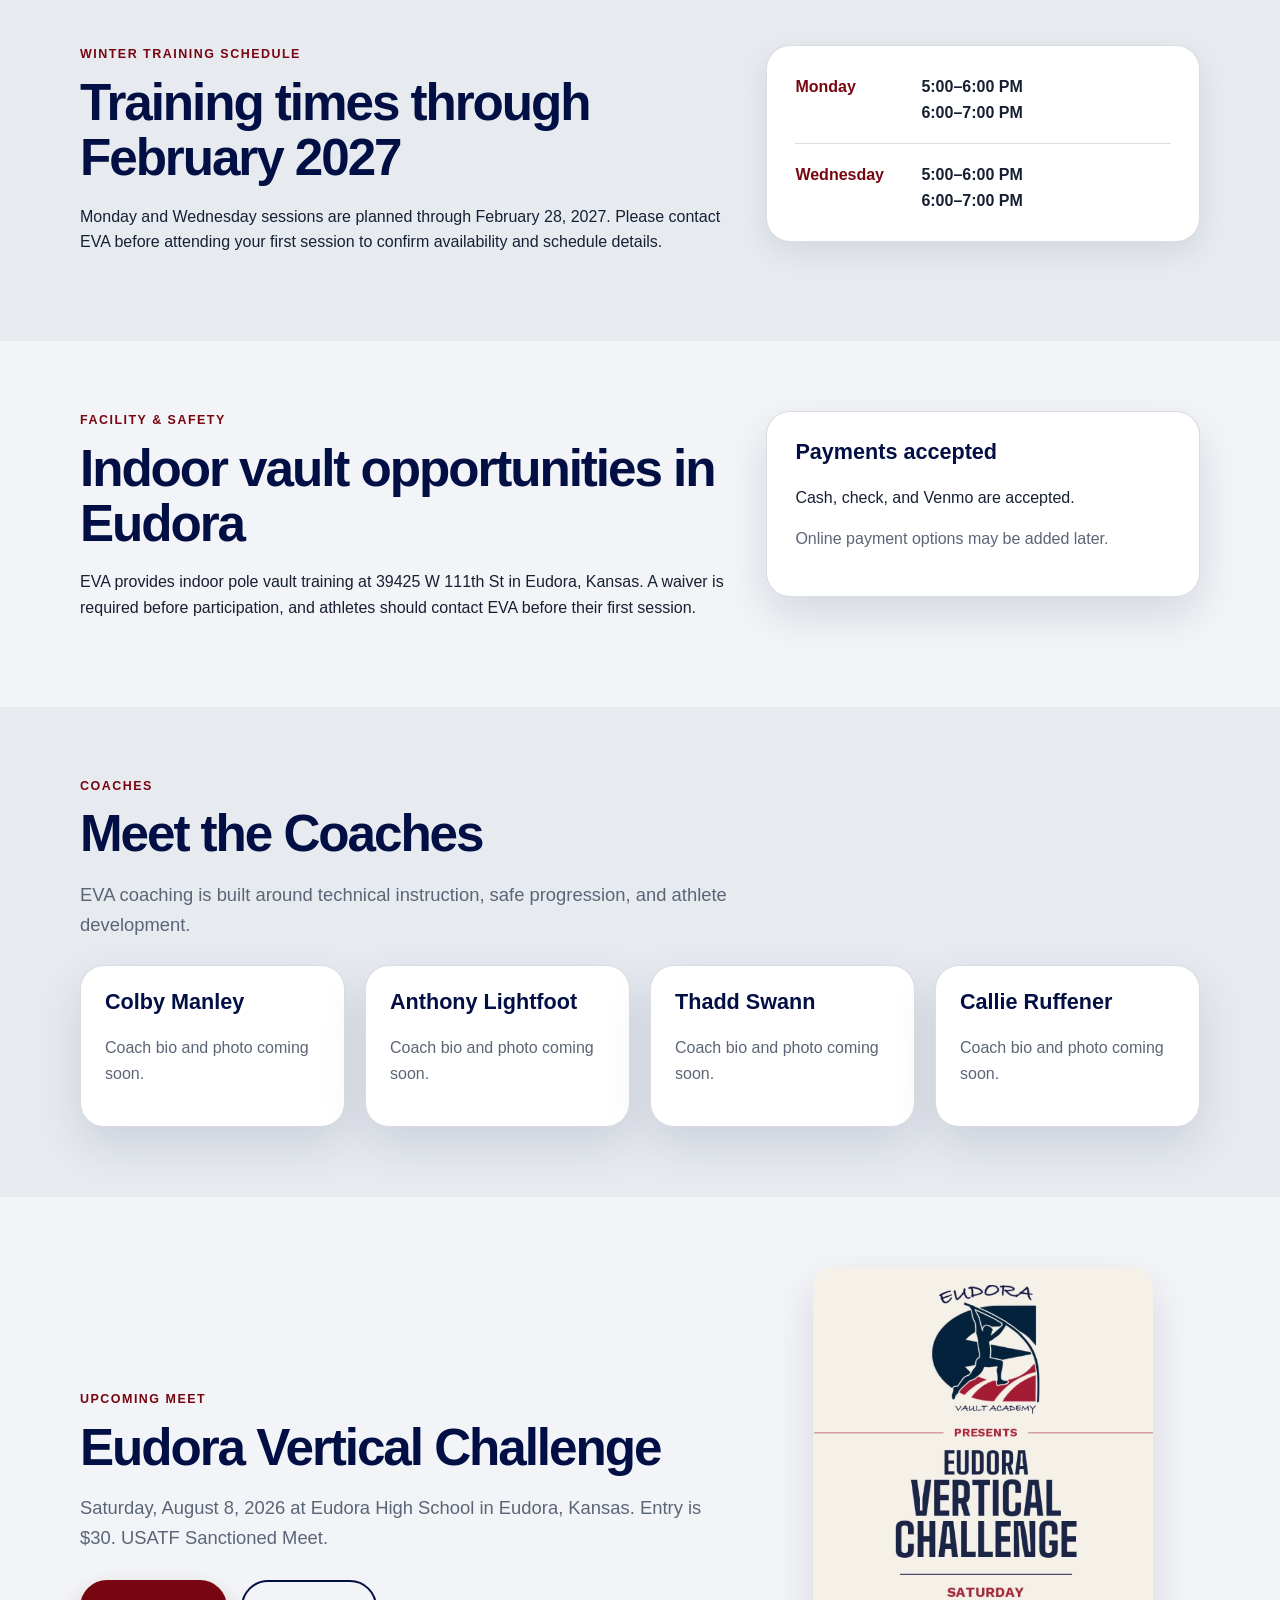
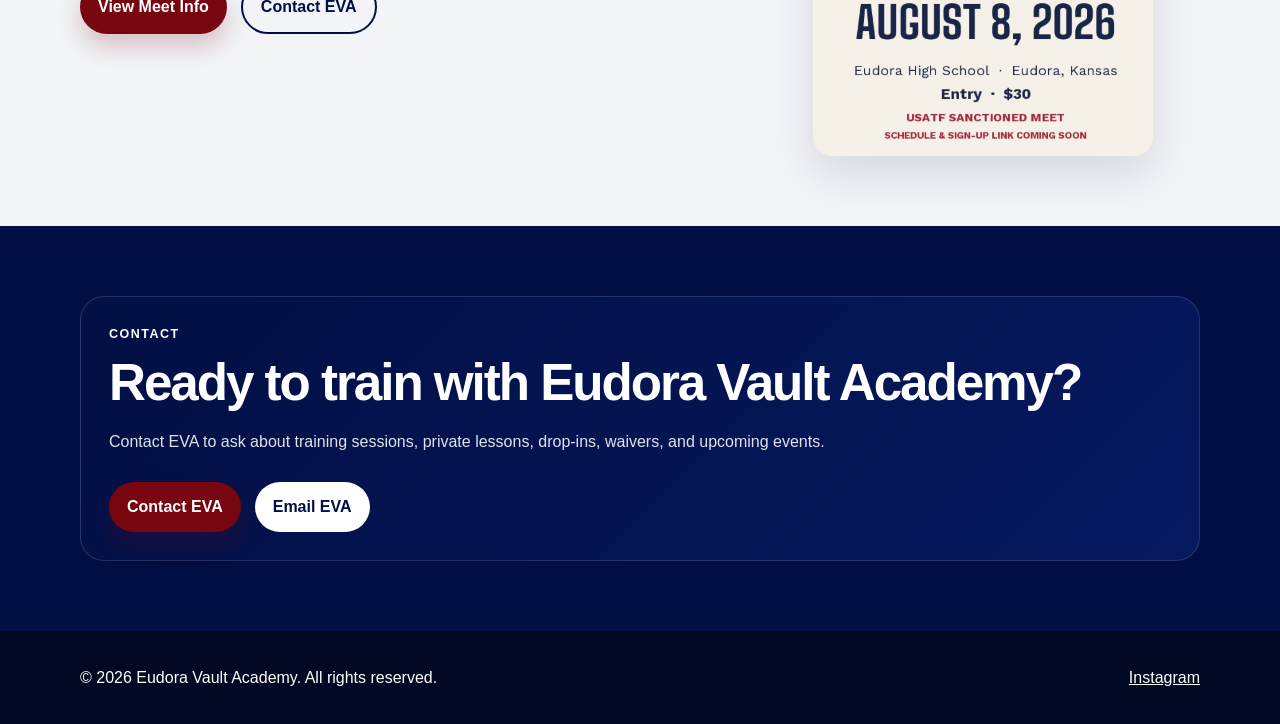
==== commit e7211350: "Update EVA coaches winter schedule and interest email" ====
--- a/index.html
+++ b/index.html
@@ -17,7 +17,8 @@
       <nav class="site-nav" aria-label="Main navigation">
         <a href="#training">Training</a>
         <a href="#schedule">Schedule</a>
-        <a href="#event">Meet</a>
+        <a href="#coaches">Coaches</a>
+        <a href="#event">Events</a>
         <a href="contact.html">Contact</a>
       </nav>
     </div>
@@ -84,21 +85,17 @@
     <section id="schedule" class="section section-alt">
       <div class="container split split-top">
         <div>
-          <p class="eyebrow">Summer Schedule</p>
-          <h2>Planned summer training times</h2>
-          <p>These are the current planned summer session times. Please contact EVA before attending your first session to confirm availability and schedule details.</p>
+          <p class="eyebrow">Winter Training Schedule</p>
+          <h2>Training times through February 2027</h2>
+          <p>Monday and Wednesday sessions are planned through February 28, 2027. Please contact EVA before attending your first session to confirm availability and schedule details.</p>
         </div>
         <div class="schedule-card">
           <div class="schedule-row">
-            <span>Sunday</span>
-            <strong>4:00–5:00 PM<br>5:00–6:00 PM</strong>
-          </div>
-          <div class="schedule-row">
-            <span>Tuesday</span>
+            <span>Monday</span>
             <strong>5:00–6:00 PM<br>6:00–7:00 PM</strong>
           </div>
           <div class="schedule-row">
-            <span>Thursday</span>
+            <span>Wednesday</span>
             <strong>5:00–6:00 PM<br>6:00–7:00 PM</strong>
           </div>
         </div>
@@ -123,12 +120,12 @@
     <section id="coaches" class="section section-alt">
       <div class="container">
         <p class="eyebrow">Coaches</p>
-        <h2>Coach-led technical development</h2>
+        <h2>Meet the Coaches</h2>
         <p class="wide-text">EVA coaching is built around technical instruction, safe progression, and athlete development.</p>
         <div class="coach-grid">
           <article class="card coach-card"><h3>Colby Manley</h3><p>Coach bio and photo coming soon.</p></article>
           <article class="card coach-card"><h3>Anthony Lightfoot</h3><p>Coach bio and photo coming soon.</p></article>
-          <article class="card coach-card"><h3>Thad Swanns</h3><p>Coach bio and photo coming soon.</p></article>
+          <article class="card coach-card"><h3>Thadd Swann</h3><p>Coach bio and photo coming soon.</p></article>
           <article class="card coach-card"><h3>Callie Ruffener</h3><p>Coach bio and photo coming soon.</p></article>
         </div>
       </div>
